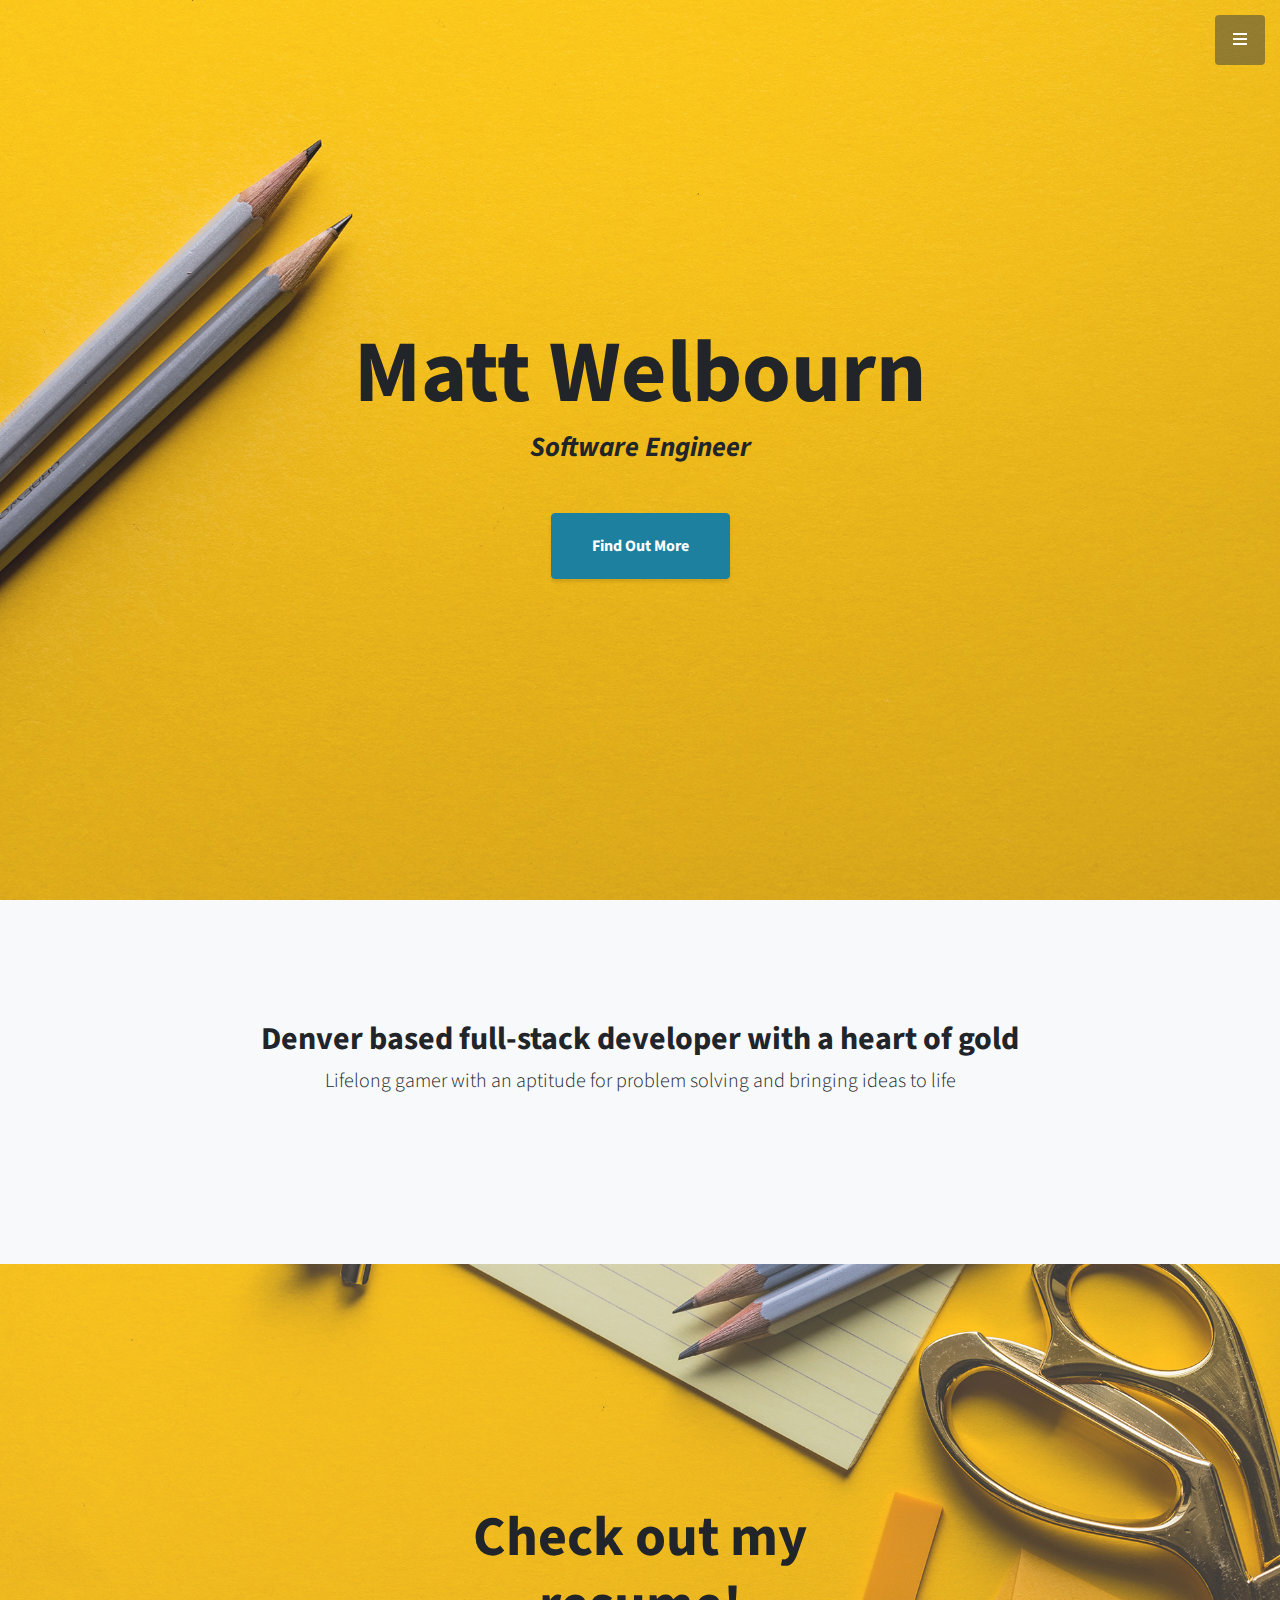
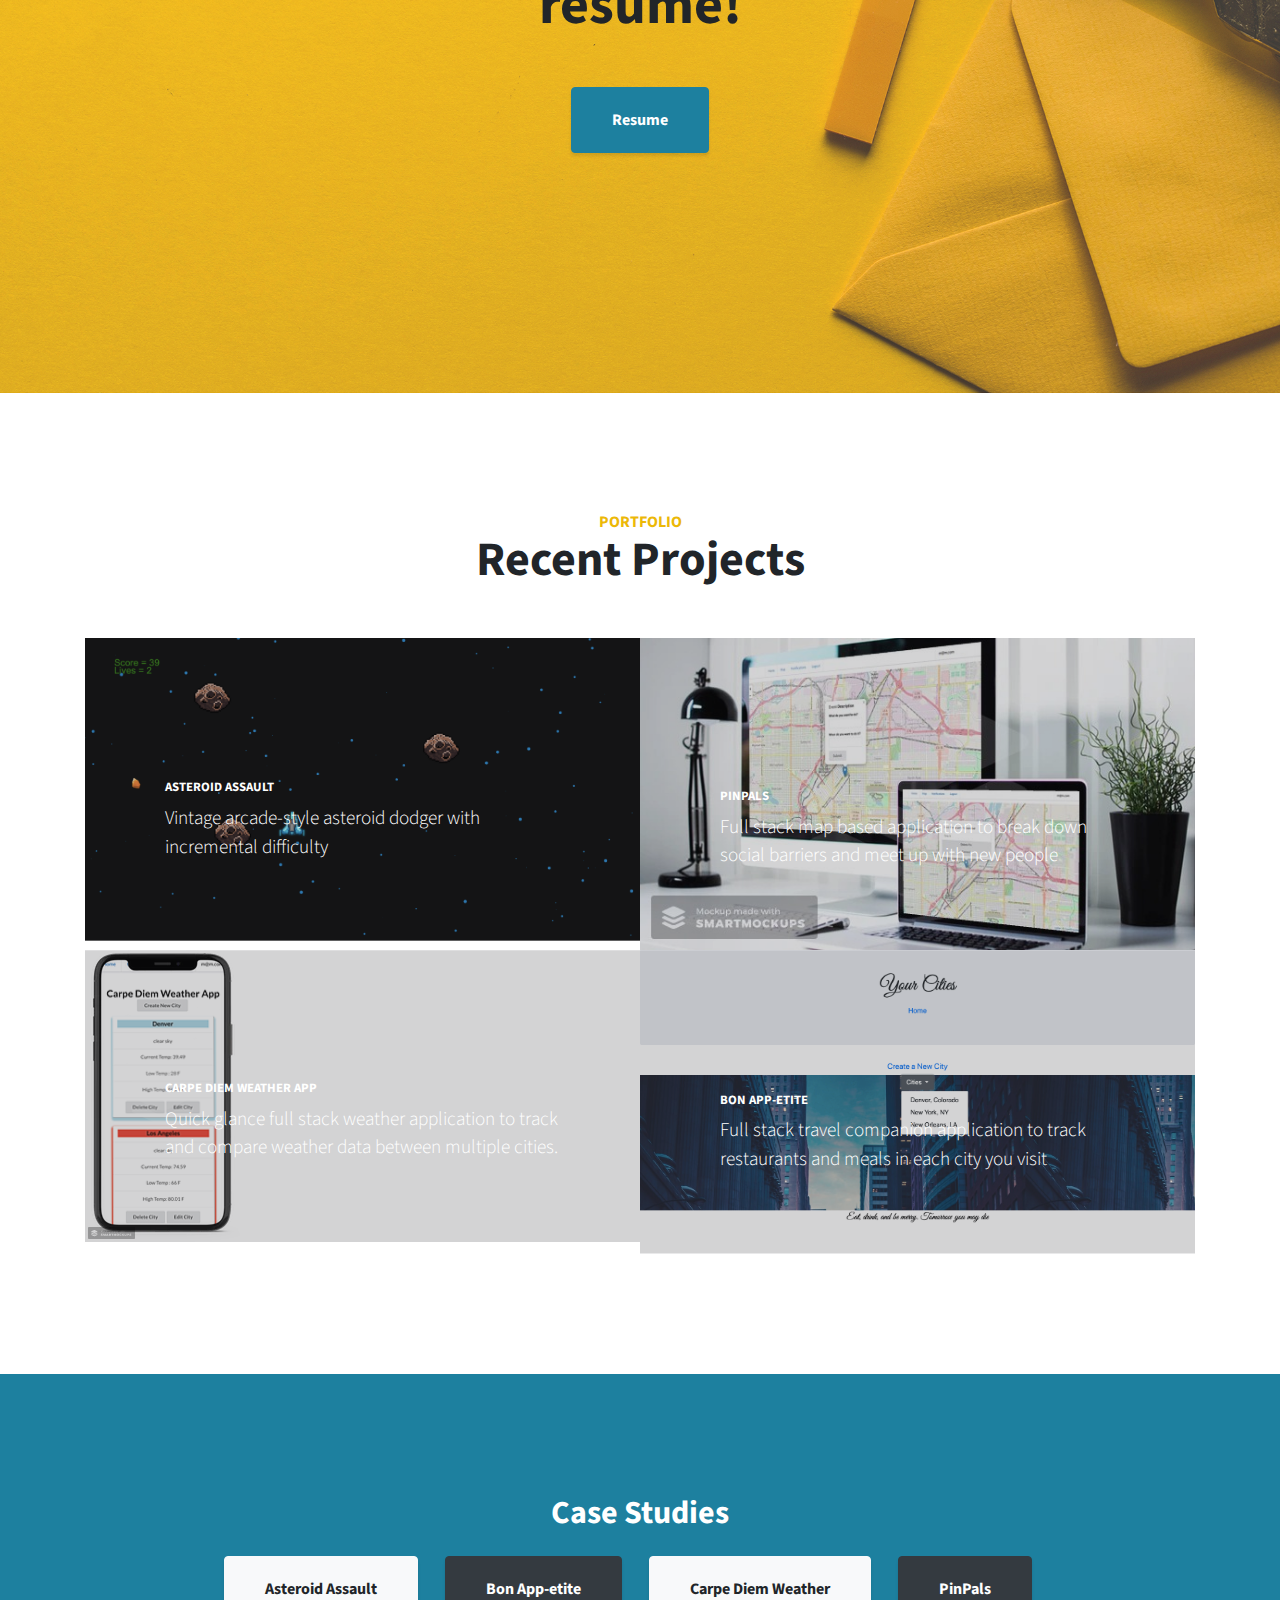
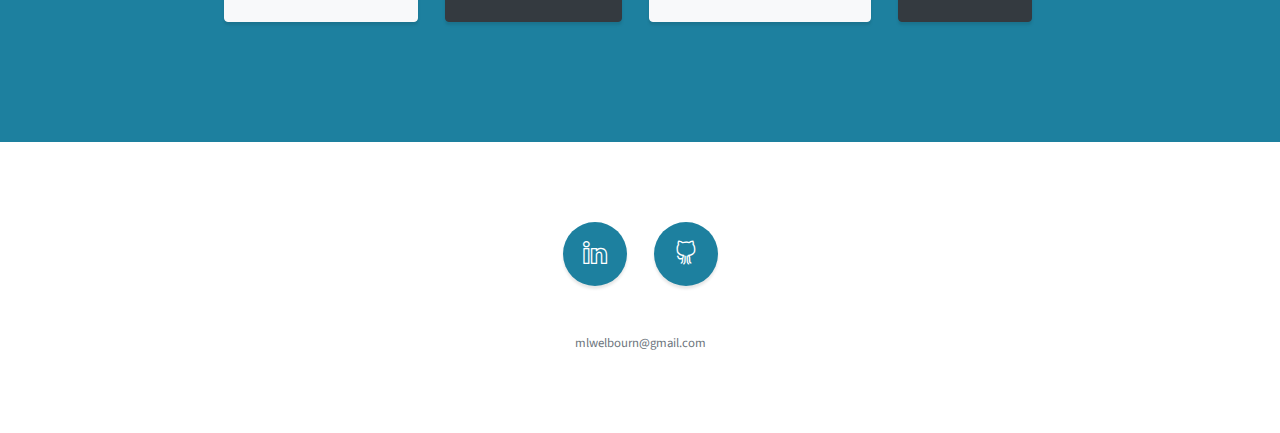
==== startbootstrap-stylish-portfolio-gh-pages/index.html @ b93a887f "portfolio" ====
<!DOCTYPE html>
<html lang="en">

<head>

  <meta charset="utf-8">
  <meta name="viewport" content="width=device-width, initial-scale=1, shrink-to-fit=no">
  <meta name="description" content="">
  <meta name="author" content="">

  <title>Stylish Portfolio - Start Bootstrap Template</title>

  <!-- Bootstrap Core CSS -->
  <link href="vendor/bootstrap/css/bootstrap.min.css" rel="stylesheet">

  <!-- Custom Fonts -->
  <link href="vendor/fontawesome-free/css/all.min.css" rel="stylesheet" type="text/css">
  <link href="https://fonts.googleapis.com/css?family=Source+Sans+Pro:300,400,700,300italic,400italic,700italic" rel="stylesheet" type="text/css">
  <link href="vendor/simple-line-icons/css/simple-line-icons.css" rel="stylesheet">

  <!-- Custom CSS -->
  <link href="css/stylish-portfolio.min.css" rel="stylesheet">

</head>

<body id="page-top">

  <!-- Navigation -->
  <a class="menu-toggle rounded" href="#">
    <i class="fas fa-bars"></i>
  </a>
  <nav id="sidebar-wrapper">
    <ul class="sidebar-nav">
      <li class="sidebar-brand">
        <a class="js-scroll-trigger" href="#page-top">Start Bootstrap</a>
      </li>
      <li class="sidebar-nav-item">
        <a class="js-scroll-trigger" href="#page-top">Home</a>
      </li>
      <li class="sidebar-nav-item">
        <a class="js-scroll-trigger" href="#about">About</a>
      </li>
      <li class="sidebar-nav-item">
        <a class="js-scroll-trigger" href="#portfolio">Portfolio</a>
      </li>
      <li class="sidebar-nav-item">
        <a class="js-scroll-trigger" href="#footer">Contact</a>
      </li>
    </ul>
  </nav>

  <!-- Header -->
  <header class="masthead d-flex">
    <div class="container text-center my-auto">
      <h1 class="mb-1">Matt Welbourn</h1>
      <h3 class="mb-5">
        <em>Software Engineer</em>
      </h3>
      <a class="btn btn-primary btn-xl js-scroll-trigger" href="#about">Find Out More</a>
    </div>
    <div class="overlay"></div>
  </header>

  <!-- About -->
  <section class="content-section bg-light" id="about">
    <div class="container text-center">
      <div class="row">
        <div class="col-lg-10 mx-auto">
          <h2>Denver based full-stack developer with a heart of gold</h2>
          <p class="lead mb-5">Lifelong gamer with an aptitude for problem solving and bringing ideas to life
 
        </div>
      </div>
    </div>
  </section>



  <!-- Callout -->
  <section class="callout">
    <div class="container text-center">
      <h2 class="mx-auto mb-5">Check out my resume!</h2>
      <a class="btn btn-primary btn-xl" href="NEW SE Resume.pdf">Resume</a>
    </div>
  </section>

  <!-- Portfolio -->
  <section class="content-section" id="portfolio">
    <div class="container">
      <div class="content-section-heading text-center">
        <h3 class="text-secondary mb-0">Portfolio</h3>
        <h2 class="mb-5">Recent Projects</h2>
      </div>
      <div class="row no-gutters">
        <div class="col-lg-6">
          <a class="portfolio-item" href="https://pages.git.generalassemb.ly/mlwelbourn/Asteroid-Assault/">
            <span class="caption">
              <span class="caption-content">
                <h2>Asteroid Assault</h2>
                <p class="mb-0">Vintage arcade-style asteroid dodger with incremental difficulty</p>
              </span>
            </span>
            <img class="img-fluid" src="img/AsteroidAssault.png" alt="">
          </a>
        </div>
        <div class="col-lg-6">
          <a class="portfolio-item" href="#">
            <span class="caption">
              <span class="caption-content">
                <h2>PinPals</h2>
                <p class="mb-0">Full stack map based application to break down social barriers and meet up with new people</p>
              </span>
            </span>
            <img class="img-fluid" src="img/Gotit.jpg" alt="">
          </a>
        </div>
        <div class="col-lg-6">
          <a class="portfolio-item" href="https://carpe-diem-weather-react.herokuapp.com/">
            <span class="caption">
              <span class="caption-content">
                <h2>Carpe Diem Weather App</h2>
                <p class="mb-0">Quick glance full stack weather application to track and compare weather data between multiple cities.</p>
              </span>
            </span>
            <img class="img-fluid" src="img/Smallcarpediem.png" alt="">
          </a>
        </div>
        <div class="col-lg-6">
          <a class="portfolio-item" href="https://bon-app-etite.herokuapp.com/">
            <span class="caption">
              <span class="caption-content">
                <h2>Bon App-etite</h2>
                <p class="mb-0">Full stack travel companion application to track restaurants and meals in each city you visit</p>
              </span>
            </span>
            <img class="img-fluid" src="img/BetterBonApp.png" alt="">
          </a>
        </div>
      </div>
    </div>
  </section>

  <!-- Call to Action -->
  <section class="content-section bg-primary text-white">
    <div class="container text-center">
      <h2 class="mb-4">Case Studies</h2>
      <a href="#" class="btn btn-xl btn-light mr-4">Asteroid Assault</a>
      <a href="#" class="btn btn-xl btn-dark mr-4">Bon App-etite</a>
      <a href="#" class="btn btn-xl btn-light mr-4">Carpe Diem Weather</a>
      <a href="#" class="btn btn-xl btn-dark mr-4">PinPals</a>
    </div>
  </section>



  <!-- Footer -->
  <footer class="footer text-center" id="footer">
    <div class="container">
      <ul class="list-inline mb-5">

        <li class="list-inline-item">
          <a class="social-link rounded-circle text-white mr-3" href="https://www.linkedin.com/in/matt-welbourn-58ba6457/">
            <i class="icon-social-linkedin"></i>
          </a>
        </li>
        <li class="list-inline-item">
          <a class="social-link rounded-circle text-white" href="https://github.com/mlwelbourn">
            <i class="icon-social-github"></i>
          </a>
        </li>
      </ul>
      <p class="text-muted small mb-0">mlwelbourn@gmail.com</p>
    </div>
  </footer>

  <!-- Scroll to Top Button-->
  <a class="scroll-to-top rounded js-scroll-trigger" href="#page-top">
    <i class="fas fa-angle-up"></i>
  </a>

  <!-- Bootstrap core JavaScript -->
  <script src="vendor/jquery/jquery.min.js"></script>
  <script src="vendor/bootstrap/js/bootstrap.bundle.min.js"></script>

  <!-- Plugin JavaScript -->
  <script src="vendor/jquery-easing/jquery.easing.min.js"></script>

  <!-- Custom scripts for this template -->
  <script src="js/stylish-portfolio.min.js"></script>

</body>

</html>
---- startbootstrap-stylish-portfolio-gh-pages/vendor/simple-line-icons/css/simple-line-icons.css ----
@font-face {
  font-family: 'simple-line-icons';
  src: url('../fonts/Simple-Line-Icons.eot?v=2.4.0');
  src: url('../fonts/Simple-Line-Icons.eot?v=2.4.0#iefix') format('embedded-opentype'), url('../fonts/Simple-Line-Icons.woff2?v=2.4.0') format('woff2'), url('../fonts/Simple-Line-Icons.ttf?v=2.4.0') format('truetype'), url('../fonts/Simple-Line-Icons.woff?v=2.4.0') format('woff'), url('../fonts/Simple-Line-Icons.svg?v=2.4.0#simple-line-icons') format('svg');
  font-weight: normal;
  font-style: normal;
}
/*
 Use the following CSS code if you want to have a class per icon.
 Instead of a list of all class selectors, you can use the generic [class*="icon-"] selector, but it's slower:
*/
.icon-user,
.icon-people,
.icon-user-female,
.icon-user-follow,
.icon-user-following,
.icon-user-unfollow,
.icon-login,
.icon-logout,
.icon-emotsmile,
.icon-phone,
.icon-call-end,
.icon-call-in,
.icon-call-out,
.icon-map,
.icon-location-pin,
.icon-direction,
.icon-directions,
.icon-compass,
.icon-layers,
.icon-menu,
.icon-list,
.icon-options-vertical,
.icon-options,
.icon-arrow-down,
.icon-arrow-left,
.icon-arrow-right,
.icon-arrow-up,
.icon-arrow-up-circle,
.icon-arrow-left-circle,
.icon-arrow-right-circle,
.icon-arrow-down-circle,
.icon-check,
.icon-clock,
.icon-plus,
.icon-minus,
.icon-close,
.icon-event,
.icon-exclamation,
.icon-organization,
.icon-trophy,
.icon-screen-smartphone,
.icon-screen-desktop,
.icon-plane,
.icon-notebook,
.icon-mustache,
.icon-mouse,
.icon-magnet,
.icon-energy,
.icon-disc,
.icon-cursor,
.icon-cursor-move,
.icon-crop,
.icon-chemistry,
.icon-speedometer,
.icon-shield,
.icon-screen-tablet,
.icon-magic-wand,
.icon-hourglass,
.icon-graduation,
.icon-ghost,
.icon-game-controller,
.icon-fire,
.icon-eyeglass,
.icon-envelope-open,
.icon-envelope-letter,
.icon-bell,
.icon-badge,
.icon-anchor,
.icon-wallet,
.icon-vector,
.icon-speech,
.icon-puzzle,
.icon-printer,
.icon-present,
.icon-playlist,
.icon-pin,
.icon-picture,
.icon-handbag,
.icon-globe-alt,
.icon-globe,
.icon-folder-alt,
.icon-folder,
.icon-film,
.icon-feed,
.icon-drop,
.icon-drawer,
.icon-docs,
.icon-doc,
.icon-diamond,
.icon-cup,
.icon-calculator,
.icon-bubbles,
.icon-briefcase,
.icon-book-open,
.icon-basket-loaded,
.icon-basket,
.icon-bag,
.icon-action-undo,
.icon-action-redo,
.icon-wrench,
.icon-umbrella,
.icon-trash,
.icon-tag,
.icon-support,
.icon-frame,
.icon-size-fullscreen,
.icon-size-actual,
.icon-shuffle,
.icon-share-alt,
.icon-share,
.icon-rocket,
.icon-question,
.icon-pie-chart,
.icon-pencil,
.icon-note,
.icon-loop,
.icon-home,
.icon-grid,
.icon-graph,
.icon-microphone,
.icon-music-tone-alt,
.icon-music-tone,
.icon-earphones-alt,
.icon-earphones,
.icon-equalizer,
.icon-like,
.icon-dislike,
.icon-control-start,
.icon-control-rewind,
.icon-control-play,
.icon-control-pause,
.icon-control-forward,
.icon-control-end,
.icon-volume-1,
.icon-volume-2,
.icon-volume-off,
.icon-calendar,
.icon-bulb,
.icon-chart,
.icon-ban,
.icon-bubble,
.icon-camrecorder,
.icon-camera,
.icon-cloud-download,
.icon-cloud-upload,
.icon-envelope,
.icon-eye,
.icon-flag,
.icon-heart,
.icon-info,
.icon-key,
.icon-link,
.icon-lock,
.icon-lock-open,
.icon-magnifier,
.icon-magnifier-add,
.icon-magnifier-remove,
.icon-paper-clip,
.icon-paper-plane,
.icon-power,
.icon-refresh,
.icon-reload,
.icon-settings,
.icon-star,
.icon-symbol-female,
.icon-symbol-male,
.icon-target,
.icon-credit-card,
.icon-paypal,
.icon-social-tumblr,
.icon-social-twitter,
.icon-social-facebook,
.icon-social-instagram,
.icon-social-linkedin,
.icon-social-pinterest,
.icon-social-github,
.icon-social-google,
.icon-social-reddit,
.icon-social-skype,
.icon-social-dribbble,
.icon-social-behance,
.icon-social-foursqare,
.icon-social-soundcloud,
.icon-social-spotify,
.icon-social-stumbleupon,
.icon-social-youtube,
.icon-social-dropbox,
.icon-social-vkontakte,
.icon-social-steam {
  font-family: 'simple-line-icons';
  speak: none;
  font-style: normal;
  font-weight: normal;
  font-variant: normal;
  text-transform: none;
  line-height: 1;
  /* Better Font Rendering =========== */
  -webkit-font-smoothing: antialiased;
  -moz-osx-font-smoothing: grayscale;
}
.icon-user:before {
  content: "\e005";
}
.icon-people:before {
  content: "\e001";
}
.icon-user-female:before {
  content: "\e000";
}
.icon-user-follow:before {
  content: "\e002";
}
.icon-user-following:before {
  content: "\e003";
}
.icon-user-unfollow:before {
  content: "\e004";
}
.icon-login:before {
  content: "\e066";
}
.icon-logout:before {
  content: "\e065";
}
.icon-emotsmile:before {
  content: "\e021";
}
.icon-phone:before {
  content: "\e600";
}
.icon-call-end:before {
  content: "\e048";
}
.icon-call-in:before {
  content: "\e047";
}
.icon-call-out:before {
  content: "\e046";
}
.icon-map:before {
  content: "\e033";
}
.icon-location-pin:before {
  content: "\e096";
}
.icon-direction:before {
  content: "\e042";
}
.icon-directions:before {
  content: "\e041";
}
.icon-compass:before {
  content: "\e045";
}
.icon-layers:before {
  content: "\e034";
}
.icon-menu:before {
  content: "\e601";
}
.icon-list:before {
  content: "\e067";
}
.icon-options-vertical:before {
  content: "\e602";
}
.icon-options:before {
  content: "\e603";
}
.icon-arrow-down:before {
  content: "\e604";
}
.icon-arrow-left:before {
  content: "\e605";
}
.icon-arrow-right:before {
  content: "\e606";
}
.icon-arrow-up:before {
  content: "\e607";
}
.icon-arrow-up-circle:before {
  content: "\e078";
}
.icon-arrow-left-circle:before {
  content: "\e07a";
}
.icon-arrow-right-circle:before {
  content: "\e079";
}
.icon-arrow-down-circle:before {
  content: "\e07b";
}
.icon-check:before {
  content: "\e080";
}
.icon-clock:before {
  content: "\e081";
}
.icon-plus:before {
  content: "\e095";
}
.icon-minus:before {
  content: "\e615";
}
.icon-close:before {
  content: "\e082";
}
.icon-event:before {
  content: "\e619";
}
.icon-exclamation:before {
  content: "\e617";
}
.icon-organization:before {
  content: "\e616";
}
.icon-trophy:before {
  content: "\e006";
}
.icon-screen-smartphone:before {
  content: "\e010";
}
.icon-screen-desktop:before {
  content: "\e011";
}
.icon-plane:before {
  content: "\e012";
}
.icon-notebook:before {
  content: "\e013";
}
.icon-mustache:before {
  content: "\e014";
}
.icon-mouse:before {
  content: "\e015";
}
.icon-magnet:before {
  content: "\e016";
}
.icon-energy:before {
  content: "\e020";
}
.icon-disc:before {
  content: "\e022";
}
.icon-cursor:before {
  content: "\e06e";
}
.icon-cursor-move:before {
  content: "\e023";
}
.icon-crop:before {
  content: "\e024";
}
.icon-chemistry:before {
  content: "\e026";
}
.icon-speedometer:before {
  content: "\e007";
}
.icon-shield:before {
  content: "\e00e";
}
.icon-screen-tablet:before {
  content: "\e00f";
}
.icon-magic-wand:before {
  content: "\e017";
}
.icon-hourglass:before {
  content: "\e018";
}
.icon-graduation:before {
  content: "\e019";
}
.icon-ghost:before {
  content: "\e01a";
}
.icon-game-controller:before {
  content: "\e01b";
}
.icon-fire:before {
  content: "\e01c";
}
.icon-eyeglass:before {
  content: "\e01d";
}
.icon-envelope-open:before {
  content: "\e01e";
}
.icon-envelope-letter:before {
  content: "\e01f";
}
.icon-bell:before {
  content: "\e027";
}
.icon-badge:before {
  content: "\e028";
}
.icon-anchor:before {
  content: "\e029";
}
.icon-wallet:before {
  content: "\e02a";
}
.icon-vector:before {
  content: "\e02b";
}
.icon-speech:before {
  content: "\e02c";
}
.icon-puzzle:before {
  content: "\e02d";
}
.icon-printer:before {
  content: "\e02e";
}
.icon-present:before {
  content: "\e02f";
}
.icon-playlist:before {
  content: "\e030";
}
.icon-pin:before {
  content: "\e031";
}
.icon-picture:before {
  content: "\e032";
}
.icon-handbag:before {
  content: "\e035";
}
.icon-globe-alt:before {
  content: "\e036";
}
.icon-globe:before {
  content: "\e037";
}
.icon-folder-alt:before {
  content: "\e039";
}
.icon-folder:before {
  content: "\e089";
}
.icon-film:before {
  content: "\e03a";
}
.icon-feed:before {
  content: "\e03b";
}
.icon-drop:before {
  content: "\e03e";
}
.icon-drawer:before {
  content: "\e03f";
}
.icon-docs:before {
  content: "\e040";
}
.icon-doc:before {
  content: "\e085";
}
.icon-diamond:before {
  content: "\e043";
}
.icon-cup:before {
  content: "\e044";
}
.icon-calculator:before {
  content: "\e049";
}
.icon-bubbles:before {
  content: "\e04a";
}
.icon-briefcase:before {
  content: "\e04b";
}
.icon-book-open:before {
  content: "\e04c";
}
.icon-basket-loaded:before {
  content: "\e04d";
}
.icon-basket:before {
  content: "\e04e";
}
.icon-bag:before {
  content: "\e04f";
}
.icon-action-undo:before {
  content: "\e050";
}
.icon-action-redo:before {
  content: "\e051";
}
.icon-wrench:before {
  content: "\e052";
}
.icon-umbrella:before {
  content: "\e053";
}
.icon-trash:before {
  content: "\e054";
}
.icon-tag:before {
  content: "\e055";
}
.icon-support:before {
  content: "\e056";
}
.icon-frame:before {
  content: "\e038";
}
.icon-size-fullscreen:before {
  content: "\e057";
}
.icon-size-actual:before {
  content: "\e058";
}
.icon-shuffle:before {
  content: "\e059";
}
.icon-share-alt:before {
  content: "\e05a";
}
.icon-share:before {
  content: "\e05b";
}
.icon-rocket:before {
  content: "\e05c";
}
.icon-question:before {
  content: "\e05d";
}
.icon-pie-chart:before {
  content: "\e05e";
}
.icon-pencil:before {
  content: "\e05f";
}
.icon-note:before {
  content: "\e060";
}
.icon-loop:before {
  content: "\e064";
}
.icon-home:before {
  content: "\e069";
}
.icon-grid:before {
  content: "\e06a";
}
.icon-graph:before {
  content: "\e06b";
}
.icon-microphone:before {
  content: "\e063";
}
.icon-music-tone-alt:before {
  content: "\e061";
}
.icon-music-tone:before {
  content: "\e062";
}
.icon-earphones-alt:before {
  content: "\e03c";
}
.icon-earphones:before {
  content: "\e03d";
}
.icon-equalizer:before {
  content: "\e06c";
}
.icon-like:before {
  content: "\e068";
}
.icon-dislike:before {
  content: "\e06d";
}
.icon-control-start:before {
  content: "\e06f";
}
.icon-control-rewind:before {
  content: "\e070";
}
.icon-control-play:before {
  content: "\e071";
}
.icon-control-pause:before {
  content: "\e072";
}
.icon-control-forward:before {
  content: "\e073";
}
.icon-control-end:before {
  content: "\e074";
}
.icon-volume-1:before {
  content: "\e09f";
}
.icon-volume-2:before {
  content: "\e0a0";
}
.icon-volume-off:before {
  content: "\e0a1";
}
.icon-calendar:before {
  content: "\e075";
}
.icon-bulb:before {
  content: "\e076";
}
.icon-chart:before {
  content: "\e077";
}
.icon-ban:before {
  content: "\e07c";
}
.icon-bubble:before {
  content: "\e07d";
}
.icon-camrecorder:before {
  content: "\e07e";
}
.icon-camera:before {
  content: "\e07f";
}
.icon-cloud-download:before {
  content: "\e083";
}
.icon-cloud-upload:before {
  content: "\e084";
}
.icon-envelope:before {
  content: "\e086";
}
.icon-eye:before {
  content: "\e087";
}
.icon-flag:before {
  content: "\e088";
}
.icon-heart:before {
  content: "\e08a";
}
.icon-info:before {
  content: "\e08b";
}
.icon-key:before {
  content: "\e08c";
}
.icon-link:before {
  content: "\e08d";
}
.icon-lock:before {
  content: "\e08e";
}
.icon-lock-open:before {
  content: "\e08f";
}
.icon-magnifier:before {
  content: "\e090";
}
.icon-magnifier-add:before {
  content: "\e091";
}
.icon-magnifier-remove:before {
  content: "\e092";
}
.icon-paper-clip:before {
  content: "\e093";
}
.icon-paper-plane:before {
  content: "\e094";
}
.icon-power:before {
  content: "\e097";
}
.icon-refresh:before {
  content: "\e098";
}
.icon-reload:before {
  content: "\e099";
}
.icon-settings:before {
  content: "\e09a";
}
.icon-star:before {
  content: "\e09b";
}
.icon-symbol-female:before {
  content: "\e09c";
}
.icon-symbol-male:before {
  content: "\e09d";
}
.icon-target:before {
  content: "\e09e";
}
.icon-credit-card:before {
  content: "\e025";
}
.icon-paypal:before {
  content: "\e608";
}
.icon-social-tumblr:before {
  content: "\e00a";
}
.icon-social-twitter:before {
  content: "\e009";
}
.icon-social-facebook:before {
  content: "\e00b";
}
.icon-social-instagram:before {
  content: "\e609";
}
.icon-social-linkedin:before {
  content: "\e60a";
}
.icon-social-pinterest:before {
  content: "\e60b";
}
.icon-social-github:before {
  content: "\e60c";
}
.icon-social-google:before {
  content: "\e60d";
}
.icon-social-reddit:before {
  content: "\e60e";
}
.icon-social-skype:before {
  content: "\e60f";
}
.icon-social-dribbble:before {
  content: "\e00d";
}
.icon-social-behance:before {
  content: "\e610";
}
.icon-social-foursqare:before {
  content: "\e611";
}
.icon-social-soundcloud:before {
  content: "\e612";
}
.icon-social-spotify:before {
  content: "\e613";
}
.icon-social-stumbleupon:before {
  content: "\e614";
}
.icon-social-youtube:before {
  content: "\e008";
}
.icon-social-dropbox:before {
  content: "\e00c";
}
.icon-social-vkontakte:before {
  content: "\e618";
}
.icon-social-steam:before {
  content: "\e620";
}
---- startbootstrap-stylish-portfolio-gh-pages/css/stylish-portfolio.min.css ----
/*!
 * Start Bootstrap - Stylish Portfolio v5.0.7 (https://startbootstrap.com/template-overviews/stylish-portfolio)
 * Copyright 2013-2019 Start Bootstrap
 * Licensed under MIT (https://github.com/BlackrockDigital/startbootstrap-stylish-portfolio/blob/master/LICENSE)
 */body,html{width:100%;height:100%}body{font-family:'Source Sans Pro'}.btn-xl{padding:1.25rem 2.5rem}.content-section{padding-top:7.5rem;padding-bottom:7.5rem}.content-section-heading h2{font-size:3rem}.content-section-heading h3{font-size:1rem;text-transform:uppercase}h1,h2,h3,h4,h5,h6{font-weight:700}.text-faded{color:rgba(255,255,255,.7)}.map{height:30rem}@media (max-width:992px){.map{height:75%}}.map iframe{pointer-events:none}.scroll-to-top{position:fixed;right:15px;bottom:15px;display:none;width:50px;height:50px;text-align:center;color:#fff;background:rgba(52,58,64,.5);line-height:45px}.scroll-to-top:focus,.scroll-to-top:hover{color:#fff}.scroll-to-top:hover{background:#343a40}.scroll-to-top i{font-weight:800}.masthead{min-height:30rem;position:relative;display:table;width:100%;height:auto;padding-top:8rem;padding-bottom:8rem;background:linear-gradient(90deg,rgba(255,255,255,.1) 0,rgba(255,255,255,.1) 100%),url(../img/bg-masthead.jpg);background-position:center center;background-repeat:no-repeat;background-size:cover}.masthead h1{font-size:4rem;margin:0;padding:0}@media (min-width:992px){.masthead{height:100vh}.masthead h1{font-size:5.5rem}}#sidebar-wrapper{position:fixed;z-index:2;right:0;width:250px;height:100%;transition:all .4s ease 0s;transform:translateX(250px);background:#1d809f;border-left:1px solid rgba(255,255,255,.1)}.sidebar-nav{position:absolute;top:0;width:250px;margin:0;padding:0;list-style:none}.sidebar-nav li.sidebar-nav-item a{display:block;text-decoration:none;color:#fff;padding:15px}.sidebar-nav li a:hover{text-decoration:none;color:#fff;background:rgba(255,255,255,.2)}.sidebar-nav li a:active,.sidebar-nav li a:focus{text-decoration:none}.sidebar-nav>.sidebar-brand{font-size:1.2rem;background:rgba(52,58,64,.1);height:80px;line-height:50px;padding-top:15px;padding-bottom:15px;padding-left:15px}.sidebar-nav>.sidebar-brand a{color:#fff}.sidebar-nav>.sidebar-brand a:hover{color:#fff;background:0 0}#sidebar-wrapper.active{right:250px;width:250px;transition:all .4s ease 0s}.menu-toggle{position:fixed;right:15px;top:15px;width:50px;height:50px;text-align:center;color:#fff;background:rgba(52,58,64,.5);line-height:50px;z-index:999}.menu-toggle:focus,.menu-toggle:hover{color:#fff}.menu-toggle:hover{background:#343a40}.service-icon{background-color:#fff;color:#1d809f;height:7rem;width:7rem;display:block;line-height:7.5rem;font-size:2.25rem;box-shadow:0 3px 3px 0 rgba(0,0,0,.1)}.callout{padding:15rem 0;background:linear-gradient(90deg,rgba(255,255,255,.1) 0,rgba(255,255,255,.1) 100%),url(../img/bg-callout.jpg);background-position:center center;background-repeat:no-repeat;background-size:cover}.callout h2{font-size:3.5rem;font-weight:700;display:block;max-width:30rem}.portfolio-item{display:block;position:relative;overflow:hidden;max-width:530px;margin:auto auto 1rem}.portfolio-item .caption{display:flex;height:100%;width:100%;background-color:rgba(33,37,41,.2);position:absolute;top:0;bottom:0;z-index:1}.portfolio-item .caption .caption-content{color:#fff;margin:auto 2rem 2rem}.portfolio-item .caption .caption-content h2{font-size:.8rem;text-transform:uppercase}.portfolio-item .caption .caption-content p{font-weight:300;font-size:1.2rem}@media (min-width:992px){.portfolio-item{max-width:none;margin:0}.portfolio-item .caption{-webkit-transition:-webkit-clip-path .25s ease-out,background-color .7s;-webkit-clip-path:inset(0);clip-path:inset(0)}.portfolio-item .caption .caption-content{transition:opacity .25s;margin-left:5rem;margin-right:5rem;margin-bottom:5rem}.portfolio-item img{-webkit-transition:-webkit-clip-path .25s ease-out;-webkit-clip-path:inset(-1px);clip-path:inset(-1px)}.portfolio-item:hover img{-webkit-clip-path:inset(2rem);clip-path:inset(2rem)}.portfolio-item:hover .caption{background-color:rgba(29,128,159,.9);-webkit-clip-path:inset(2rem);clip-path:inset(2rem)}}footer.footer{padding-top:5rem;padding-bottom:5rem}footer.footer .social-link{display:block;height:4rem;width:4rem;line-height:4.3rem;font-size:1.5rem;background-color:#1d809f;transition:background-color .15s ease-in-out;box-shadow:0 3px 3px 0 rgba(0,0,0,.1)}footer.footer .social-link:hover{background-color:#155d74;text-decoration:none}a{color:#1d809f}a:active,a:focus,a:hover{color:#155d74}.btn-primary{background-color:#1d809f!important;border-color:#1d809f!important;color:#fff!important}.btn-primary:active,.btn-primary:focus,.btn-primary:hover{background-color:#155d74!important;border-color:#155d74!important}.btn-secondary{background-color:#ecb807!important;border-color:#ecb807!important;color:#fff!important}.btn-secondary:active,.btn-secondary:focus,.btn-secondary:hover{background-color:#ba9106!important;border-color:#ba9106!important}.btn-dark{color:#fff!important}.btn{box-shadow:0 3px 3px 0 rgba(0,0,0,.1);font-weight:700}.bg-primary{background-color:#1d809f!important}.text-primary{color:#1d809f!important}.text-secondary{color:#ecb807!important}
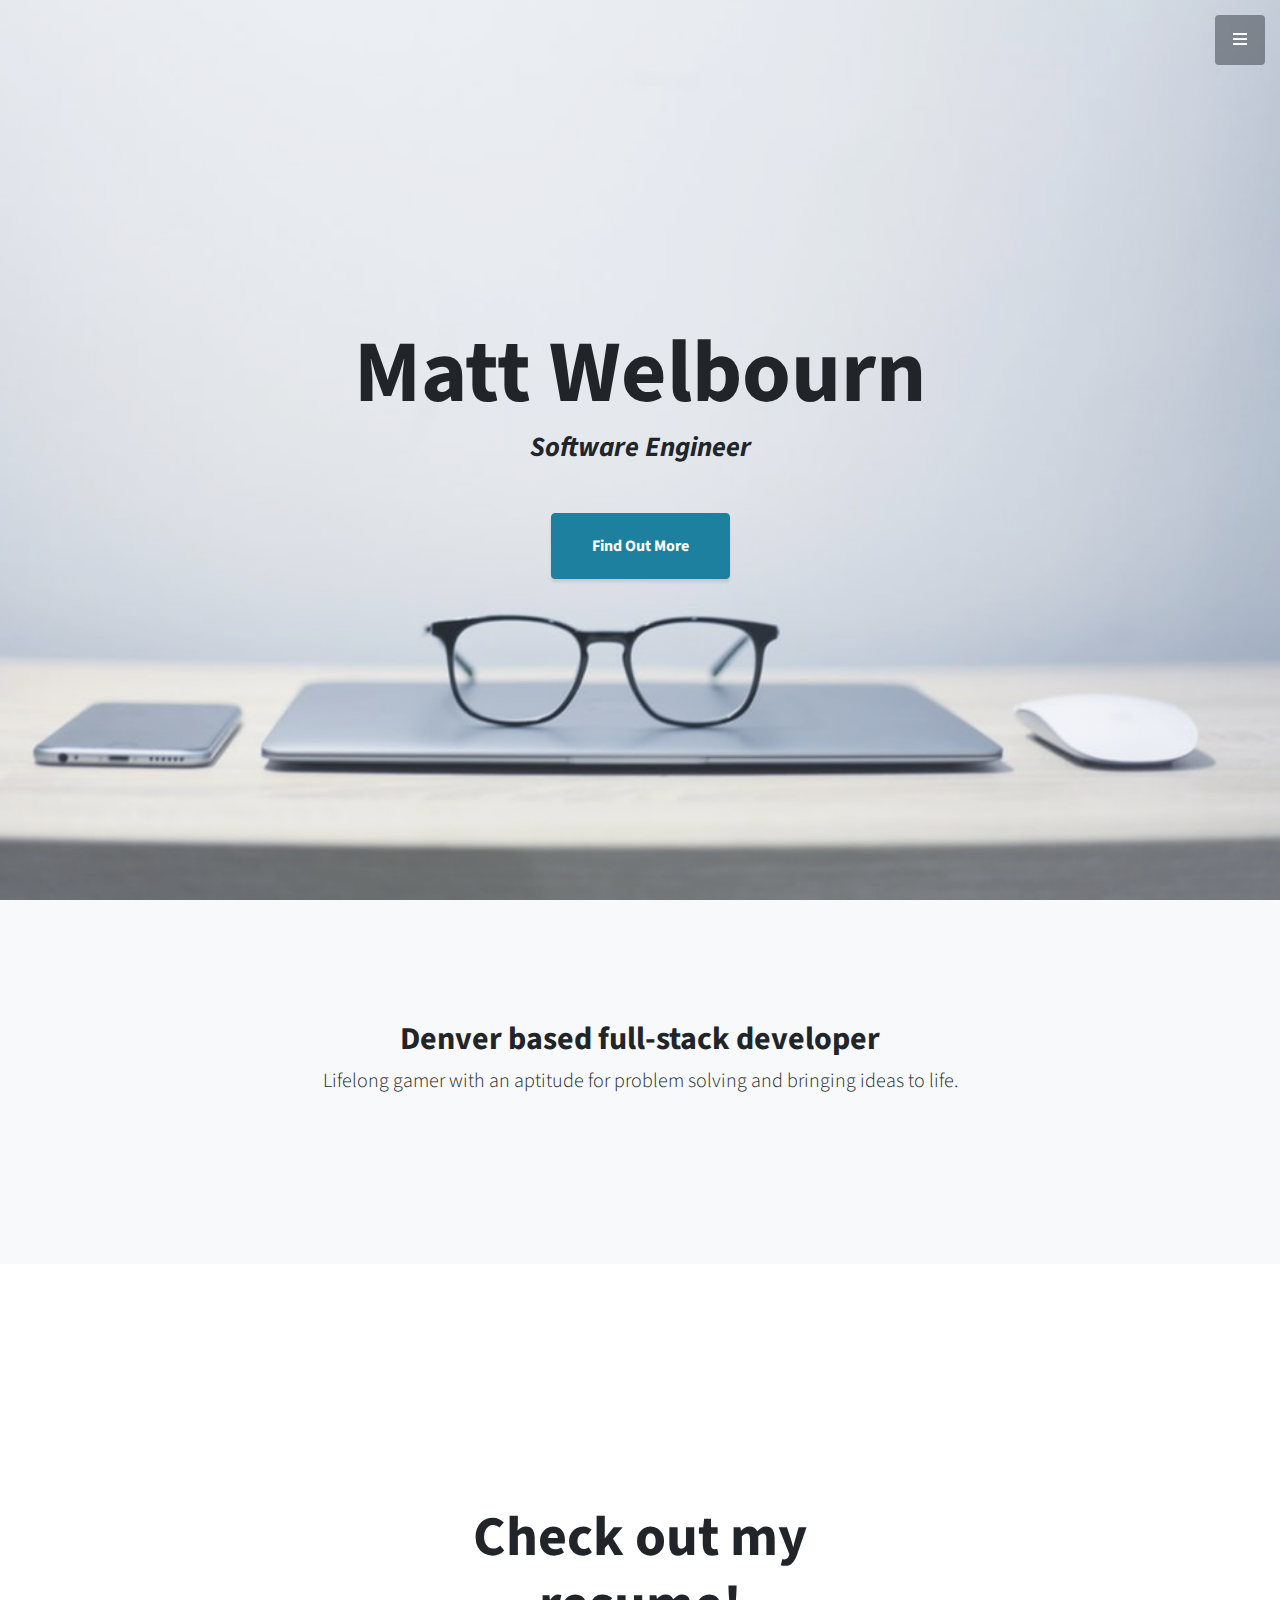
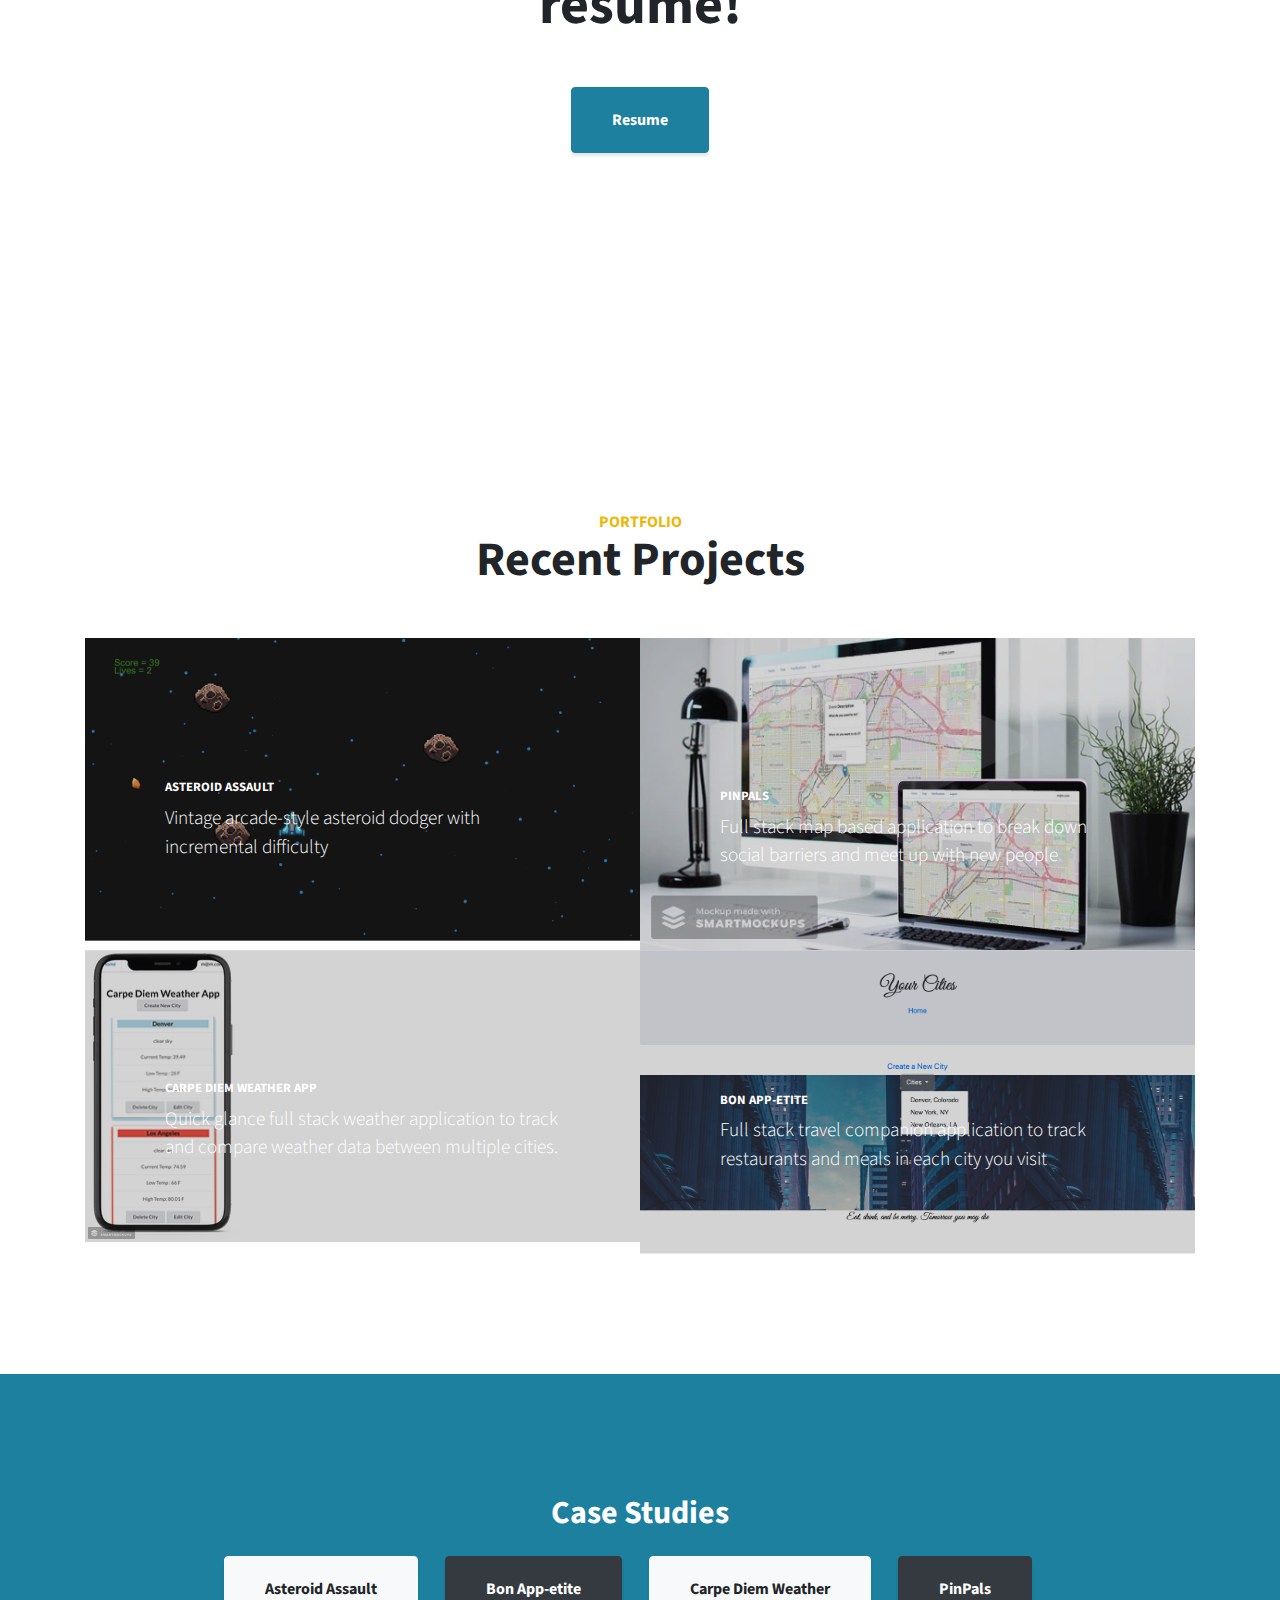
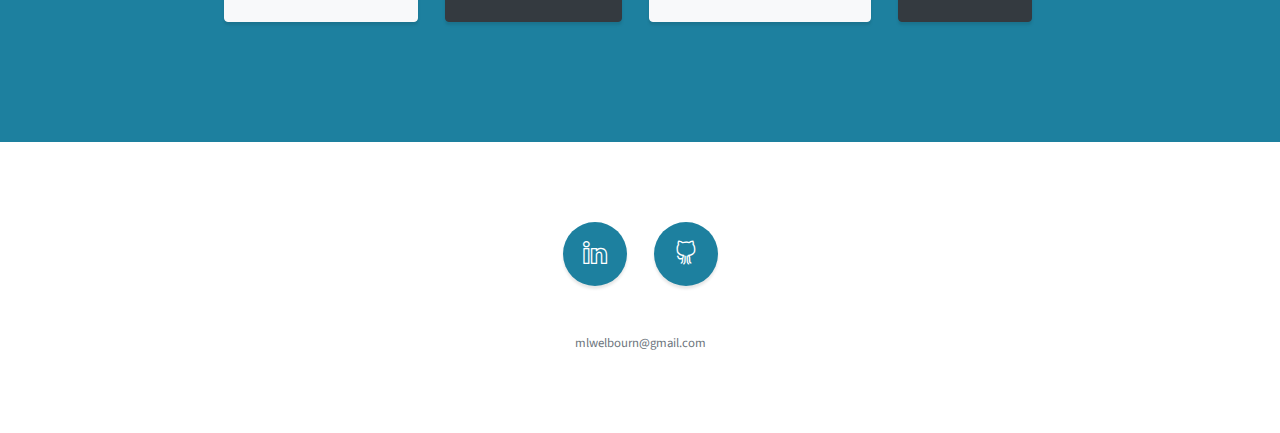
==== commit cb65cbc2: "updated background image" ====
--- a/startbootstrap-stylish-portfolio-gh-pages/index.html
+++ b/startbootstrap-stylish-portfolio-gh-pages/index.html
@@ -66,8 +66,8 @@
     <div class="container text-center">
       <div class="row">
         <div class="col-lg-10 mx-auto">
-          <h2>Denver based full-stack developer with a heart of gold</h2>
-          <p class="lead mb-5">Lifelong gamer with an aptitude for problem solving and bringing ideas to life
+          <h2>Denver based full-stack developer</h2>
+          <p class="lead mb-5">Lifelong gamer with an aptitude for problem solving and bringing ideas to life. </p>
  
         </div>
       </div>
--- a/startbootstrap-stylish-portfolio-gh-pages/css/stylish-portfolio.min.css
+++ b/startbootstrap-stylish-portfolio-gh-pages/css/stylish-portfolio.min.css
@@ -2,4 +2,4 @@
  * Start Bootstrap - Stylish Portfolio v5.0.7 (https://startbootstrap.com/template-overviews/stylish-portfolio)
  * Copyright 2013-2019 Start Bootstrap
  * Licensed under MIT (https://github.com/BlackrockDigital/startbootstrap-stylish-portfolio/blob/master/LICENSE)
- */body,html{width:100%;height:100%}body{font-family:'Source Sans Pro'}.btn-xl{padding:1.25rem 2.5rem}.content-section{padding-top:7.5rem;padding-bottom:7.5rem}.content-section-heading h2{font-size:3rem}.content-section-heading h3{font-size:1rem;text-transform:uppercase}h1,h2,h3,h4,h5,h6{font-weight:700}.text-faded{color:rgba(255,255,255,.7)}.map{height:30rem}@media (max-width:992px){.map{height:75%}}.map iframe{pointer-events:none}.scroll-to-top{position:fixed;right:15px;bottom:15px;display:none;width:50px;height:50px;text-align:center;color:#fff;background:rgba(52,58,64,.5);line-height:45px}.scroll-to-top:focus,.scroll-to-top:hover{color:#fff}.scroll-to-top:hover{background:#343a40}.scroll-to-top i{font-weight:800}.masthead{min-height:30rem;position:relative;display:table;width:100%;height:auto;padding-top:8rem;padding-bottom:8rem;background:linear-gradient(90deg,rgba(255,255,255,.1) 0,rgba(255,255,255,.1) 100%),url(../img/bg-masthead.jpg);background-position:center center;background-repeat:no-repeat;background-size:cover}.masthead h1{font-size:4rem;margin:0;padding:0}@media (min-width:992px){.masthead{height:100vh}.masthead h1{font-size:5.5rem}}#sidebar-wrapper{position:fixed;z-index:2;right:0;width:250px;height:100%;transition:all .4s ease 0s;transform:translateX(250px);background:#1d809f;border-left:1px solid rgba(255,255,255,.1)}.sidebar-nav{position:absolute;top:0;width:250px;margin:0;padding:0;list-style:none}.sidebar-nav li.sidebar-nav-item a{display:block;text-decoration:none;color:#fff;padding:15px}.sidebar-nav li a:hover{text-decoration:none;color:#fff;background:rgba(255,255,255,.2)}.sidebar-nav li a:active,.sidebar-nav li a:focus{text-decoration:none}.sidebar-nav>.sidebar-brand{font-size:1.2rem;background:rgba(52,58,64,.1);height:80px;line-height:50px;padding-top:15px;padding-bottom:15px;padding-left:15px}.sidebar-nav>.sidebar-brand a{color:#fff}.sidebar-nav>.sidebar-brand a:hover{color:#fff;background:0 0}#sidebar-wrapper.active{right:250px;width:250px;transition:all .4s ease 0s}.menu-toggle{position:fixed;right:15px;top:15px;width:50px;height:50px;text-align:center;color:#fff;background:rgba(52,58,64,.5);line-height:50px;z-index:999}.menu-toggle:focus,.menu-toggle:hover{color:#fff}.menu-toggle:hover{background:#343a40}.service-icon{background-color:#fff;color:#1d809f;height:7rem;width:7rem;display:block;line-height:7.5rem;font-size:2.25rem;box-shadow:0 3px 3px 0 rgba(0,0,0,.1)}.callout{padding:15rem 0;background:linear-gradient(90deg,rgba(255,255,255,.1) 0,rgba(255,255,255,.1) 100%),url(../img/bg-callout.jpg);background-position:center center;background-repeat:no-repeat;background-size:cover}.callout h2{font-size:3.5rem;font-weight:700;display:block;max-width:30rem}.portfolio-item{display:block;position:relative;overflow:hidden;max-width:530px;margin:auto auto 1rem}.portfolio-item .caption{display:flex;height:100%;width:100%;background-color:rgba(33,37,41,.2);position:absolute;top:0;bottom:0;z-index:1}.portfolio-item .caption .caption-content{color:#fff;margin:auto 2rem 2rem}.portfolio-item .caption .caption-content h2{font-size:.8rem;text-transform:uppercase}.portfolio-item .caption .caption-content p{font-weight:300;font-size:1.2rem}@media (min-width:992px){.portfolio-item{max-width:none;margin:0}.portfolio-item .caption{-webkit-transition:-webkit-clip-path .25s ease-out,background-color .7s;-webkit-clip-path:inset(0);clip-path:inset(0)}.portfolio-item .caption .caption-content{transition:opacity .25s;margin-left:5rem;margin-right:5rem;margin-bottom:5rem}.portfolio-item img{-webkit-transition:-webkit-clip-path .25s ease-out;-webkit-clip-path:inset(-1px);clip-path:inset(-1px)}.portfolio-item:hover img{-webkit-clip-path:inset(2rem);clip-path:inset(2rem)}.portfolio-item:hover .caption{background-color:rgba(29,128,159,.9);-webkit-clip-path:inset(2rem);clip-path:inset(2rem)}}footer.footer{padding-top:5rem;padding-bottom:5rem}footer.footer .social-link{display:block;height:4rem;width:4rem;line-height:4.3rem;font-size:1.5rem;background-color:#1d809f;transition:background-color .15s ease-in-out;box-shadow:0 3px 3px 0 rgba(0,0,0,.1)}footer.footer .social-link:hover{background-color:#155d74;text-decoration:none}a{color:#1d809f}a:active,a:focus,a:hover{color:#155d74}.btn-primary{background-color:#1d809f!important;border-color:#1d809f!important;color:#fff!important}.btn-primary:active,.btn-primary:focus,.btn-primary:hover{background-color:#155d74!important;border-color:#155d74!important}.btn-secondary{background-color:#ecb807!important;border-color:#ecb807!important;color:#fff!important}.btn-secondary:active,.btn-secondary:focus,.btn-secondary:hover{background-color:#ba9106!important;border-color:#ba9106!important}.btn-dark{color:#fff!important}.btn{box-shadow:0 3px 3px 0 rgba(0,0,0,.1);font-weight:700}.bg-primary{background-color:#1d809f!important}.text-primary{color:#1d809f!important}.text-secondary{color:#ecb807!important}+ */body,html{width:100%;height:100%}body{font-family:'Source Sans Pro'}.btn-xl{padding:1.25rem 2.5rem}.content-section{padding-top:7.5rem;padding-bottom:7.5rem}.content-section-heading h2{font-size:3rem}.content-section-heading h3{font-size:1rem;text-transform:uppercase}h1,h2,h3,h4,h5,h6{font-weight:700}.text-faded{color:rgba(255,255,255,.7)}.map{height:30rem}@media (max-width:992px){.map{height:75%}}.map iframe{pointer-events:none}.scroll-to-top{position:fixed;right:15px;bottom:15px;display:none;width:50px;height:50px;text-align:center;color:#fff;background:rgba(52,58,64,.5);line-height:45px}.scroll-to-top:focus,.scroll-to-top:hover{color:#fff}.scroll-to-top:hover{background:#343a40}.scroll-to-top i{font-weight:800}.masthead{min-height:30rem;position:relative;display:table;width:100%;height:auto;padding-top:8rem;padding-bottom:8rem;background:linear-gradient(90deg,rgba(255,255,255,.1) 0,rgba(255,255,255,.1) 100%),url(../img/bg-masthead.jpeg);background-position:center center;background-repeat:no-repeat;background-size:cover}.masthead h1{font-size:4rem;margin:0;padding:0}@media (min-width:992px){.masthead{height:100vh}.masthead h1{font-size:5.5rem}}#sidebar-wrapper{position:fixed;z-index:2;right:0;width:250px;height:100%;transition:all .4s ease 0s;transform:translateX(250px);background:#1d809f;border-left:1px solid rgba(255,255,255,.1)}.sidebar-nav{position:absolute;top:0;width:250px;margin:0;padding:0;list-style:none}.sidebar-nav li.sidebar-nav-item a{display:block;text-decoration:none;color:#fff;padding:15px}.sidebar-nav li a:hover{text-decoration:none;color:#fff;background:rgba(255,255,255,.2)}.sidebar-nav li a:active,.sidebar-nav li a:focus{text-decoration:none}.sidebar-nav>.sidebar-brand{font-size:1.2rem;background:rgba(52,58,64,.1);height:80px;line-height:50px;padding-top:15px;padding-bottom:15px;padding-left:15px}.sidebar-nav>.sidebar-brand a{color:#fff}.sidebar-nav>.sidebar-brand a:hover{color:#fff;background:0 0}#sidebar-wrapper.active{right:250px;width:250px;transition:all .4s ease 0s}.menu-toggle{position:fixed;right:15px;top:15px;width:50px;height:50px;text-align:center;color:#fff;background:rgba(52,58,64,.5);line-height:50px;z-index:999}.menu-toggle:focus,.menu-toggle:hover{color:#fff}.menu-toggle:hover{background:#343a40}.service-icon{background-color:#fff;color:#1d809f;height:7rem;width:7rem;display:block;line-height:7.5rem;font-size:2.25rem;box-shadow:0 3px 3px 0 rgba(0,0,0,.1)}.callout{padding:15rem 0;background:linear-gradient(90deg,rgba(255,255,255,.1) 0,rgba(255,255,255,.1) 100%),url(../img/bg-callout.jpg);background-position:center center;background-repeat:no-repeat;background-size:cover}.callout h2{font-size:3.5rem;font-weight:700;display:block;max-width:30rem}.portfolio-item{display:block;position:relative;overflow:hidden;max-width:530px;margin:auto auto 1rem}.portfolio-item .caption{display:flex;height:100%;width:100%;background-color:rgba(33,37,41,.2);position:absolute;top:0;bottom:0;z-index:1}.portfolio-item .caption .caption-content{color:#fff;margin:auto 2rem 2rem}.portfolio-item .caption .caption-content h2{font-size:.8rem;text-transform:uppercase}.portfolio-item .caption .caption-content p{font-weight:300;font-size:1.2rem}@media (min-width:992px){.portfolio-item{max-width:none;margin:0}.portfolio-item .caption{-webkit-transition:-webkit-clip-path .25s ease-out,background-color .7s;-webkit-clip-path:inset(0);clip-path:inset(0)}.portfolio-item .caption .caption-content{transition:opacity .25s;margin-left:5rem;margin-right:5rem;margin-bottom:5rem}.portfolio-item img{-webkit-transition:-webkit-clip-path .25s ease-out;-webkit-clip-path:inset(-1px);clip-path:inset(-1px)}.portfolio-item:hover img{-webkit-clip-path:inset(2rem);clip-path:inset(2rem)}.portfolio-item:hover .caption{background-color:rgba(29,128,159,.9);-webkit-clip-path:inset(2rem);clip-path:inset(2rem)}}footer.footer{padding-top:5rem;padding-bottom:5rem}footer.footer .social-link{display:block;height:4rem;width:4rem;line-height:4.3rem;font-size:1.5rem;background-color:#1d809f;transition:background-color .15s ease-in-out;box-shadow:0 3px 3px 0 rgba(0,0,0,.1)}footer.footer .social-link:hover{background-color:#155d74;text-decoration:none}a{color:#1d809f}a:active,a:focus,a:hover{color:#155d74}.btn-primary{background-color:#1d809f!important;border-color:#1d809f!important;color:#fff!important}.btn-primary:active,.btn-primary:focus,.btn-primary:hover{background-color:#155d74!important;border-color:#155d74!important}.btn-secondary{background-color:#ecb807!important;border-color:#ecb807!important;color:#fff!important}.btn-secondary:active,.btn-secondary:focus,.btn-secondary:hover{background-color:#ba9106!important;border-color:#ba9106!important}.btn-dark{color:#fff!important}.btn{box-shadow:0 3px 3px 0 rgba(0,0,0,.1);font-weight:700}.bg-primary{background-color:#1d809f!important}.text-primary{color:#1d809f!important}.text-secondary{color:#ecb807!important}